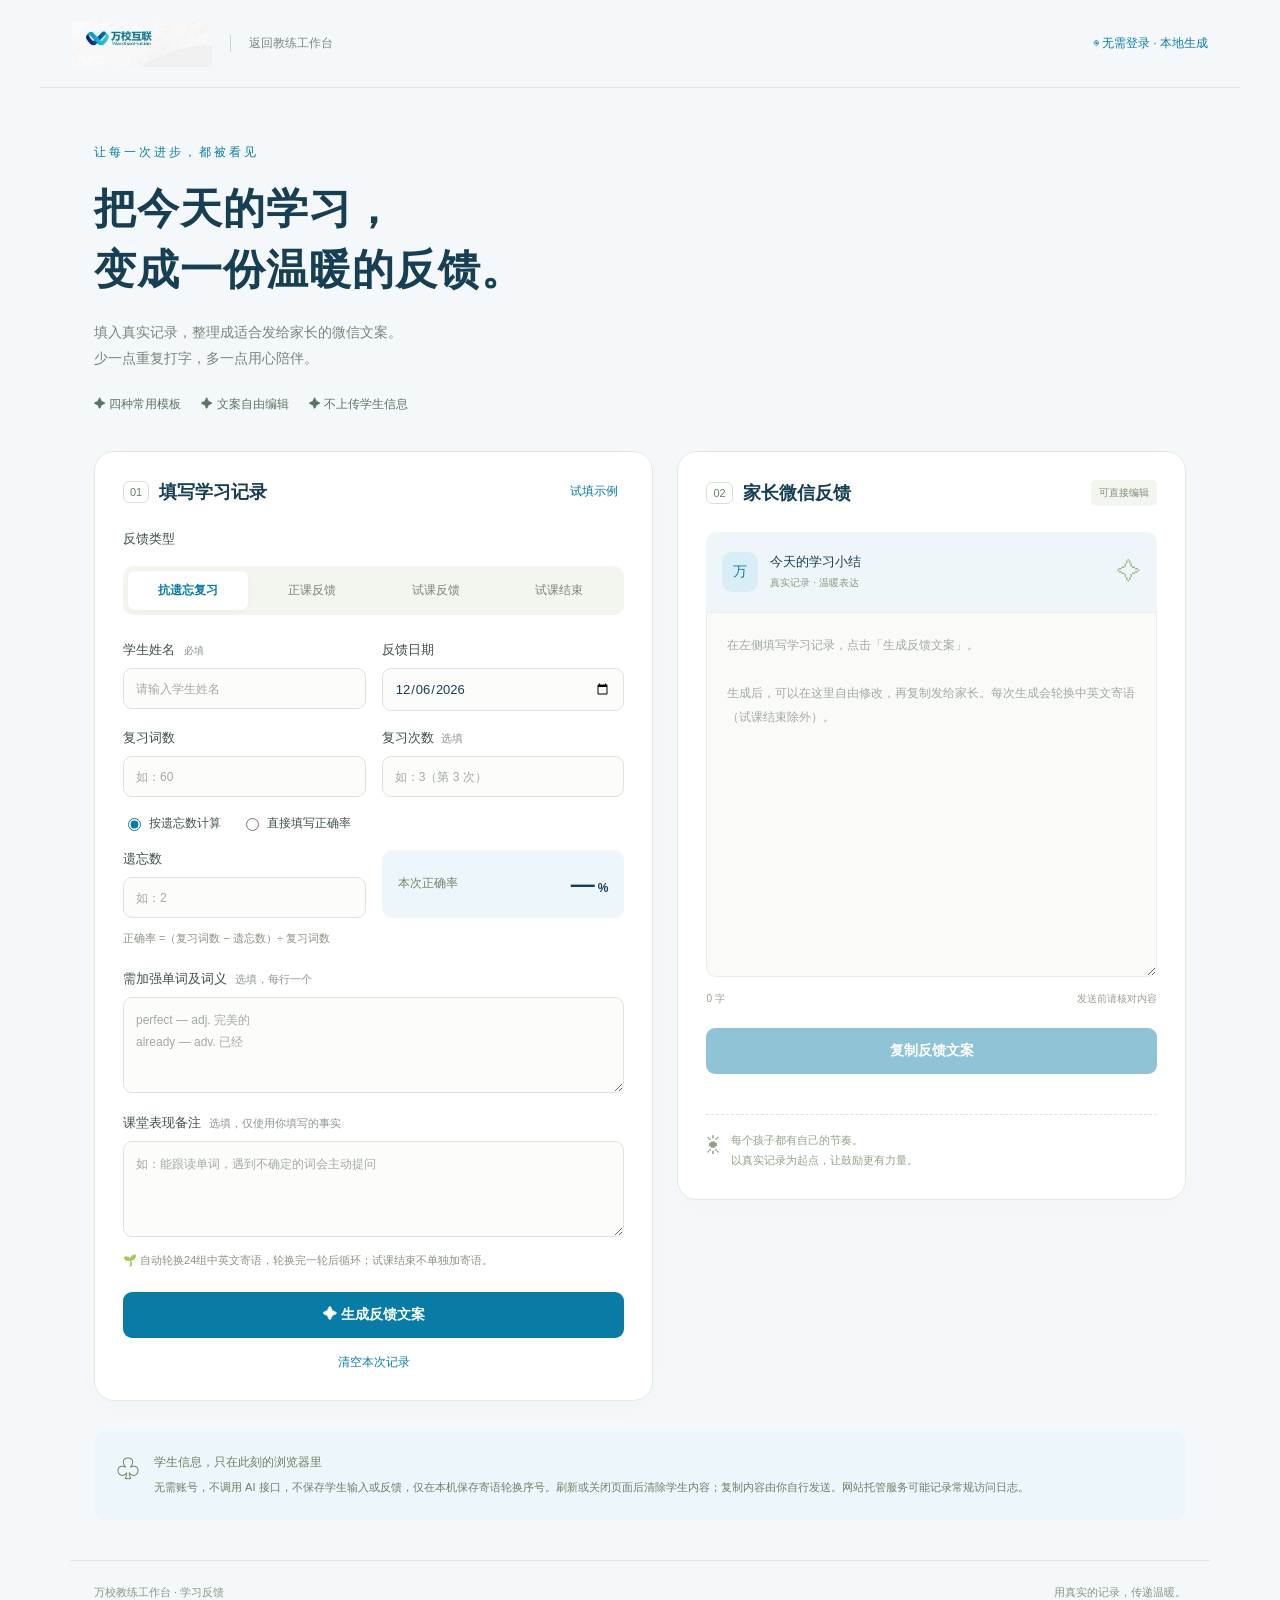
==== feedback.html @ 7b954c27 "Publish Wanxiao coach tools and learning resources" ====
<!doctype html>
<html lang="zh-CN"><head><meta charset="UTF-8"><meta name="viewport" content="width=device-width, initial-scale=1"><meta name="description" content="为老师准备的英语单词学习反馈生成器，四种模板，本地生成，一键复制。"><title>万校教练 · 学习反馈生成器</title><link rel="stylesheet" href="style.css"><style>:root{--ink:#163f54;--green:#087ca4;--cream:#f5f8fa}.rate-card,.privacy{background:#edf6fb}.avatar{background:#d9edf6;color:#187ca0}.preview-top{background:#eff6fa}</style></head>
<body><header><a class="brand" href="./"><img src="assets/logo.png" alt="万校互联" style="width:140px;height:46px;object-fit:cover"> <small>返回教练工作台</small></a><span class="private">◉ 无需登录 · 本地生成</span></header><main><section class="intro"><div class="eyebrow">让每一次进步，都被看见</div><h1>把今天的学习，<br>变成一份温暖的反馈。</h1><p>填入真实记录，整理成适合发给家长的微信文案。<br class="desktop">少一点重复打字，多一点用心陪伴。</p><div class="chips"><span>✦ 四种常用模板</span><span>✦ 文案自由编辑</span><span>✦ 不上传学生信息</span></div></section>
<section class="workspace"><div class="editor panel"><div class="section-head"><div><span class="step">01</span><h2>填写学习记录</h2></div><button class="text" id="example">试填示例</button></div><label class="label">反馈类型</label><div class="tabs" role="group" aria-label="反馈类型"><button data-type="review" class="active" aria-pressed="true">抗遗忘复习</button><button data-type="class" aria-pressed="false">正课反馈</button><button data-type="trial" aria-pressed="false">试课反馈</button><button data-type="finish" aria-pressed="false">试课结束</button></div><form id="form"><div class="grid"><label>学生姓名 <em>必填</em><input id="name" maxlength="40" placeholder="请输入学生姓名" required autocomplete="off"></label><label>反馈日期<input id="date" type="date" required></label></div><div class="grid"><label><span id="totalLabel">复习词数</span><input id="total" type="number" min="1" max="100000" step="1" placeholder="如：60"></label><label>复习次数 <span class="optional">选填</span><input id="times" type="number" min="1" max="10000" step="1" placeholder="如：3（第 3 次）"></label></div><div class="mode"><label><input type="radio" name="mode" value="forgot" checked> 按遗忘数计算</label><label><input type="radio" name="mode" value="rate"> 直接填写正确率</label></div><div class="grid"><label id="scoreLabel"><span id="scoreTitle">遗忘数</span><input id="score" type="number" min="0" step="1" placeholder="如：2"></label><div class="rate-card"><span>本次正确率</span><strong id="rate">—<small>%</small></strong></div></div><p class="hint" id="mathHint">正确率 =（复习词数 − 遗忘数）÷ 复习词数</p><label id="vocabWrap" hidden>词汇检测记录 <span class="optional">选填，不自动推断水平</span><textarea id="vocab" rows="2" placeholder="如：本次词汇检测约 70 词"></textarea></label><label><span id="wordsLabel">需加强单词及词义</span> <span class="optional">选填，每行一个</span><textarea id="words" rows="3" placeholder="perfect — adj. 完美的&#10;already — adv. 已经"></textarea></label><label>课堂表现备注 <span class="optional">选填，仅使用你填写的事实</span><textarea id="notes" rows="3" placeholder="如：能跟读单词，遇到不确定的词会主动提问"></textarea></label><div id="error" role="alert"></div><p class="hint">🌱 自动轮换24组中英文寄语，轮换完一轮后循环；试课结束不单独加寄语。</p><button type="submit" class="primary generate">✦ 生成反馈文案</button><button type="button" class="text clear" id="clear">清空本次记录</button></form></div>
<aside class="preview panel"><div class="section-head"><div><span class="step">02</span><h2>家长微信反馈</h2></div><span class="tag">可直接编辑</span></div><div class="preview-top"><span class="avatar">万</span><div><strong>今天的学习小结</strong><small>真实记录 · 温暖表达</small></div><span>✧</span></div><label for="output" class="sr">可编辑的反馈文案</label><textarea id="output" placeholder="在左侧填写学习记录，点击「生成反馈文案」。&#10;&#10;生成后，可以在这里自由修改，再复制发给家长。每次生成会轮换中英文寄语（试课结束除外）。"></textarea><div class="preview-footer"><span id="count">0 字</span><span>发送前请核对内容</span></div><button id="copy" class="primary" disabled>复制反馈文案</button><p id="status" aria-live="polite"></p><div class="tip"><span>☀</span><p>每个孩子都有自己的节奏。<br>以真实记录为起点，让鼓励更有力量。</p></div></aside></section><section class="privacy"><span>♧</span><div><strong>学生信息，只在此刻的浏览器里</strong><p>无需账号，不调用 AI 接口，不保存学生输入或反馈，仅在本机保存寄语轮换序号。刷新或关闭页面后清除学生内容；复制内容由你自行发送。网站托管服务可能记录常规访问日志。</p></div></section></main><footer>万校教练工作台 · 学习反馈 <span>用真实的记录，传递温暖。</span></footer><script src="feedback-engine.js?v=5"></script><script src="app.js?v=5"></script></body></html>
---- style.css ----
:root{--ink:#213d35;--green:#23634c;--muted:#7c8881;--line:#e3e8df;--cream:#f6f7f0}*{box-sizing:border-box}body{margin:0;background:var(--cream);color:var(--ink);font-family:-apple-system,BlinkMacSystemFont,"PingFang SC","Microsoft YaHei",sans-serif;font-size:14px}header{height:88px;max-width:1200px;margin:auto;display:flex;align-items:center;justify-content:space-between;padding:0 32px;border-bottom:1px solid var(--line)}.brand{text-decoration:none;color:var(--ink);font-size:24px;font-weight:750;display:flex;align-items:center;gap:10px}.logo{background:var(--green);color:#fff;border-radius:12px;padding:8px;font-size:22px}.brand small{font-size:12px;font-weight:400;border-left:1px solid #ccd5ca;margin-left:8px;padding-left:18px;color:var(--muted)}.private{font-size:12px;color:var(--green)}main{max-width:1140px;margin:auto;padding:0 24px}.intro{padding:56px 0 38px;position:relative}.eyebrow{color:var(--green);font-size:12px;letter-spacing:3px;margin-bottom:18px}h1{font-size:42px;line-height:1.45;letter-spacing:1px;margin:0 0 18px;font-weight:650}.intro p{color:#79847b;line-height:1.9}.chips{display:flex;gap:20px;font-size:12px;margin-top:24px;color:#5b7465}.workspace{display:grid;grid-template-columns:1.1fr 1fr;gap:24px;align-items:start}.panel{background:#fff;border:1px solid var(--line);border-radius:20px;padding:28px;box-shadow:0 8px 32px #254a2b04}.section-head{display:flex;align-items:center;justify-content:space-between;margin-bottom:26px}.section-head>div{display:flex;align-items:center;gap:10px}h2{font-size:18px;margin:0}.step{font-size:11px;color:#64846c;border:1px solid #d7e2d4;border-radius:6px;padding:4px 6px}.text{color:var(--green);background:none;border:0;font-size:12px;cursor:pointer}.label,label{display:block;font-size:13px;color:#3d5146}label{margin-bottom:18px}em{font-style:normal;font-size:10px;color:#809281;margin-left:5px}.optional{font-size:11px;color:#8c968e;margin-left:4px}.tabs{display:grid;grid-template-columns:repeat(4,1fr);gap:4px;background:#f3f5ef;padding:5px;border-radius:10px;margin:10px 0 26px}.tabs button{border:0;background:transparent;padding:11px 2px;border-radius:7px;color:#788577;cursor:pointer;font-size:12px}.tabs .active{background:#fff;color:var(--green);box-shadow:0 2px 6px #00000009;font-weight:bold}.grid{display:grid;grid-template-columns:1fr 1fr;gap:16px}input:not([type=radio]),textarea{font:inherit;color:var(--ink);background:#fcfdfb;border:1px solid #dde4da;border-radius:9px;padding:12px;width:100%;margin-top:9px;outline:none}input:focus,textarea:focus{border-color:#5d9371;box-shadow:0 0 0 3px #55896612}input::placeholder,textarea::placeholder{color:#a1aaa0;font-size:12px}textarea{resize:vertical;line-height:1.8}.mode{display:flex;gap:20px;margin-bottom:18px}.mode label{margin:0;font-size:12px;display:flex;align-items:center;gap:5px}input[type=radio]{accent-color:var(--green)}.rate-card{background:#f0f5e9;border-radius:10px;padding:12px 16px;display:flex;align-items:center;justify-content:space-between;margin-bottom:18px}.rate-card span{font-size:12px;color:#6c8263}.rate-card strong{font-size:24px;font-weight:600}.rate-card small{font-size:12px;margin-left:3px}.hint{font-size:11px;color:#899382;margin:-5px 0 24px}.primary{background:var(--green);color:#fff;border:0;border-radius:9px;width:100%;padding:14px;font-size:14px;cursor:pointer;font-weight:600}.primary:hover{background:#174f3a}.primary:disabled{opacity:.45;cursor:default}.clear{display:block;margin:15px auto 0}.tag{font-size:10px;color:#7e8e78;background:#f3f5ef;border-radius:5px;padding:6px 8px}.preview{position:sticky;top:20px}.preview-top{display:flex;align-items:center;gap:12px;padding:20px 16px;background:#f3f6ef;border-radius:10px 10px 0 0}.avatar{background:#dce9ce;border-radius:10px;padding:11px;color:#4a6b3b}.preview-top strong{font-size:13px;font-weight:500}.preview-top small{display:block;font-size:10px;color:#8b9983;margin-top:5px}.preview-top>span:last-child{margin-left:auto;color:#a3b98b;font-size:24px}#output{border-radius:0 0 10px 10px;border:1px solid #ebeee6;background:#fafbf8;margin:0;min-height:365px;line-height:2;padding:20px;font-size:14px}.preview-footer{display:flex;justify-content:space-between;font-size:10px;color:#97a08f;margin:12px 0 22px}#status{font-size:12px;min-height:16px;color:var(--green)}.tip{display:flex;gap:12px;border-top:1px dashed #dfe6d9;padding-top:16px;color:#92a184}.tip>span{font-size:25px}.tip p{font-size:11px;line-height:1.8;margin:0}.privacy{display:flex;gap:14px;margin:30px 0 40px;padding:22px;background:#edf1e7;border-radius:12px;color:#6d7f62}.privacy>span{font-size:24px}.privacy strong{font-size:12px;font-weight:500}.privacy p{font-size:11px;line-height:1.8;margin:7px 0 0}footer{max-width:1140px;margin:auto;padding:24px;border-top:1px solid var(--line);font-size:11px;color:#8b9785;display:flex;justify-content:space-between}#error{color:#ae4738;font-size:12px;line-height:1.7;margin-bottom:12px}.sr{position:absolute;width:1px;height:1px;overflow:hidden;clip:rect(0,0,0,0)}button:focus-visible{outline:3px solid #a9bf75;outline-offset:3px}[hidden]{display:none!important}@media(max-width:760px){header{height:72px;padding:0 20px}.brand{font-size:21px}.brand small{display:none}.private{font-size:10px}main{padding:0 16px}.intro{padding:34px 6px 26px}h1{font-size:29px}.intro p{font-size:12px}.chips{gap:12px;font-size:10px;flex-wrap:wrap}.workspace{grid-template-columns:1fr;gap:18px}.panel{padding:20px;border-radius:16px}.preview{position:static}.grid{gap:12px}.tabs button{font-size:11px}.optional{font-size:10px}input:not([type=radio]),textarea{font-size:16px}#output{min-height:340px}.privacy{margin-bottom:24px}footer span{display:none}.rate-card{padding:10px;gap:5px}.rate-card strong{font-size:21px}}
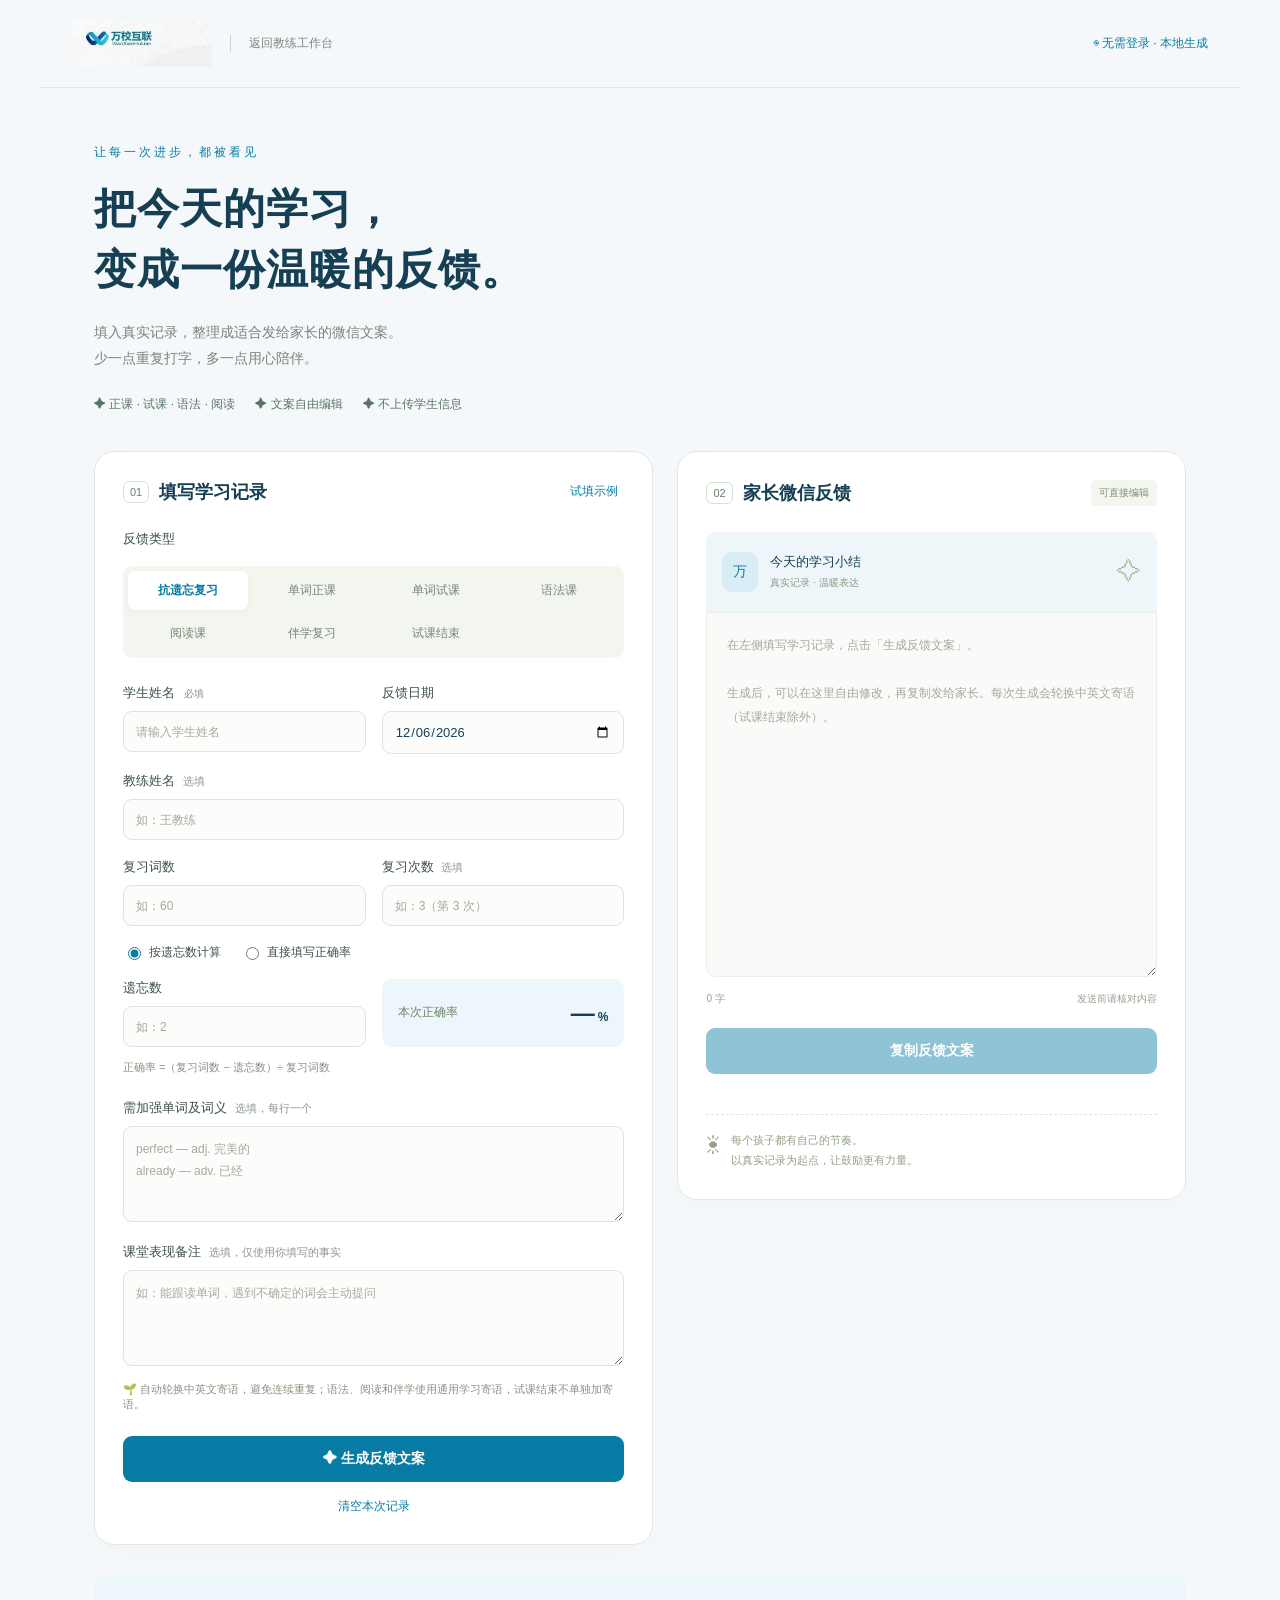
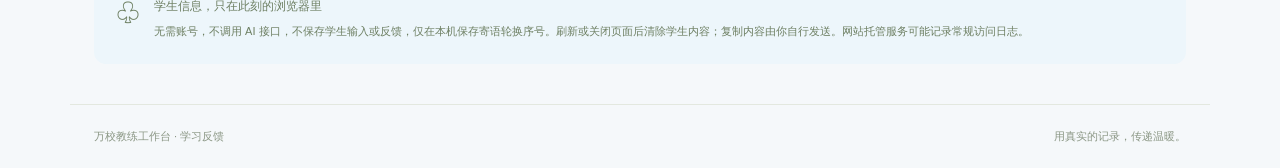
==== commit 8dc2857a: "Add separate grammar, reading and guided review feedback templates" ====
--- a/feedback.html
+++ b/feedback.html
@@ -1,5 +1,5 @@
 <!doctype html>
-<html lang="zh-CN"><head><meta charset="UTF-8"><meta name="viewport" content="width=device-width, initial-scale=1"><meta name="description" content="为老师准备的英语单词学习反馈生成器，四种模板，本地生成，一键复制。"><title>万校教练 · 学习反馈生成器</title><link rel="stylesheet" href="style.css"><style>:root{--ink:#163f54;--green:#087ca4;--cream:#f5f8fa}.rate-card,.privacy{background:#edf6fb}.avatar{background:#d9edf6;color:#187ca0}.preview-top{background:#eff6fa}</style></head>
-<body><header><a class="brand" href="./"><img src="assets/logo.png" alt="万校互联" style="width:140px;height:46px;object-fit:cover"> <small>返回教练工作台</small></a><span class="private">◉ 无需登录 · 本地生成</span></header><main><section class="intro"><div class="eyebrow">让每一次进步，都被看见</div><h1>把今天的学习，<br>变成一份温暖的反馈。</h1><p>填入真实记录，整理成适合发给家长的微信文案。<br class="desktop">少一点重复打字，多一点用心陪伴。</p><div class="chips"><span>✦ 四种常用模板</span><span>✦ 文案自由编辑</span><span>✦ 不上传学生信息</span></div></section>
-<section class="workspace"><div class="editor panel"><div class="section-head"><div><span class="step">01</span><h2>填写学习记录</h2></div><button class="text" id="example">试填示例</button></div><label class="label">反馈类型</label><div class="tabs" role="group" aria-label="反馈类型"><button data-type="review" class="active" aria-pressed="true">抗遗忘复习</button><button data-type="class" aria-pressed="false">正课反馈</button><button data-type="trial" aria-pressed="false">试课反馈</button><button data-type="finish" aria-pressed="false">试课结束</button></div><form id="form"><div class="grid"><label>学生姓名 <em>必填</em><input id="name" maxlength="40" placeholder="请输入学生姓名" required autocomplete="off"></label><label>反馈日期<input id="date" type="date" required></label></div><div class="grid"><label><span id="totalLabel">复习词数</span><input id="total" type="number" min="1" max="100000" step="1" placeholder="如：60"></label><label>复习次数 <span class="optional">选填</span><input id="times" type="number" min="1" max="10000" step="1" placeholder="如：3（第 3 次）"></label></div><div class="mode"><label><input type="radio" name="mode" value="forgot" checked> 按遗忘数计算</label><label><input type="radio" name="mode" value="rate"> 直接填写正确率</label></div><div class="grid"><label id="scoreLabel"><span id="scoreTitle">遗忘数</span><input id="score" type="number" min="0" step="1" placeholder="如：2"></label><div class="rate-card"><span>本次正确率</span><strong id="rate">—<small>%</small></strong></div></div><p class="hint" id="mathHint">正确率 =（复习词数 − 遗忘数）÷ 复习词数</p><label id="vocabWrap" hidden>词汇检测记录 <span class="optional">选填，不自动推断水平</span><textarea id="vocab" rows="2" placeholder="如：本次词汇检测约 70 词"></textarea></label><label><span id="wordsLabel">需加强单词及词义</span> <span class="optional">选填，每行一个</span><textarea id="words" rows="3" placeholder="perfect — adj. 完美的&#10;already — adv. 已经"></textarea></label><label>课堂表现备注 <span class="optional">选填，仅使用你填写的事实</span><textarea id="notes" rows="3" placeholder="如：能跟读单词，遇到不确定的词会主动提问"></textarea></label><div id="error" role="alert"></div><p class="hint">🌱 自动轮换24组中英文寄语，轮换完一轮后循环；试课结束不单独加寄语。</p><button type="submit" class="primary generate">✦ 生成反馈文案</button><button type="button" class="text clear" id="clear">清空本次记录</button></form></div>
-<aside class="preview panel"><div class="section-head"><div><span class="step">02</span><h2>家长微信反馈</h2></div><span class="tag">可直接编辑</span></div><div class="preview-top"><span class="avatar">万</span><div><strong>今天的学习小结</strong><small>真实记录 · 温暖表达</small></div><span>✧</span></div><label for="output" class="sr">可编辑的反馈文案</label><textarea id="output" placeholder="在左侧填写学习记录，点击「生成反馈文案」。&#10;&#10;生成后，可以在这里自由修改，再复制发给家长。每次生成会轮换中英文寄语（试课结束除外）。"></textarea><div class="preview-footer"><span id="count">0 字</span><span>发送前请核对内容</span></div><button id="copy" class="primary" disabled>复制反馈文案</button><p id="status" aria-live="polite"></p><div class="tip"><span>☀</span><p>每个孩子都有自己的节奏。<br>以真实记录为起点，让鼓励更有力量。</p></div></aside></section><section class="privacy"><span>♧</span><div><strong>学生信息，只在此刻的浏览器里</strong><p>无需账号，不调用 AI 接口，不保存学生输入或反馈，仅在本机保存寄语轮换序号。刷新或关闭页面后清除学生内容；复制内容由你自行发送。网站托管服务可能记录常规访问日志。</p></div></section></main><footer>万校教练工作台 · 学习反馈 <span>用真实的记录，传递温暖。</span></footer><script src="feedback-engine.js?v=5"></script><script src="app.js?v=5"></script></body></html>
+<html lang="zh-CN"><head><meta name="robots" content="noindex, nofollow, noarchive"><meta charset="UTF-8"><meta name="viewport" content="width=device-width, initial-scale=1"><meta name="description" content="为老师准备的英语单词学习反馈生成器，七种模板，本地生成，一键复制。"><title>万校教练 · 学习反馈生成器</title><link rel="stylesheet" href="style.css?v=8"><style>:root{--ink:#163f54;--green:#087ca4;--cream:#f5f8fa}.rate-card,.privacy{background:#edf6fb}.avatar{background:#d9edf6;color:#187ca0}.preview-top{background:#eff6fa}fieldset{border:0;padding:0;margin:0;min-width:0}.tabs{grid-template-columns:repeat(4,minmax(0,1fr))}.subject-title{color:#087ca4;font-size:14px;margin:6px 0 18px}#subjectFields .hint{line-height:1.8;margin:0 0 20px}@media(max-width:760px){.tabs{grid-template-columns:repeat(3,minmax(0,1fr))}}</style></head>
+<body><header><a class="brand" href="./"><img src="assets/logo.png" alt="万校互联" style="width:140px;height:46px;object-fit:cover"> <small>返回教练工作台</small></a><span class="private">◉ 无需登录 · 本地生成</span></header><main><section class="intro"><div class="eyebrow">让每一次进步，都被看见</div><h1>把今天的学习，<br>变成一份温暖的反馈。</h1><p>填入真实记录，整理成适合发给家长的微信文案。<br class="desktop">少一点重复打字，多一点用心陪伴。</p><div class="chips"><span>✦ 正课 · 试课 · 语法 · 阅读</span><span>✦ 文案自由编辑</span><span>✦ 不上传学生信息</span></div></section>
+<section class="workspace"><div class="editor panel"><div class="section-head"><div><span class="step">01</span><h2>填写学习记录</h2></div><button class="text" id="example">试填示例</button></div><label class="label">反馈类型</label><div class="tabs" role="group" aria-label="反馈类型"><button data-type="review" class="active" aria-pressed="true">抗遗忘复习</button><button data-type="class" aria-pressed="false">单词正课</button><button data-type="trial" aria-pressed="false">单词试课</button><button data-type="grammar" aria-pressed="false">语法课</button><button data-type="reading" aria-pressed="false">阅读课</button><button data-type="companion" aria-pressed="false">伴学复习</button><button data-type="finish" aria-pressed="false">试课结束</button></div><form id="form"><div class="grid"><label>学生姓名 <em>必填</em><input id="name" maxlength="40" placeholder="请输入学生姓名" required autocomplete="off"></label><label>反馈日期<input id="date" type="date" required></label></div><label>教练姓名 <span class="optional">选填</span><input id="coach" maxlength="40" placeholder="如：王教练" autocomplete="off"></label><fieldset id="wordFields"><div class="grid"><label><span id="totalLabel">复习词数</span><input id="total" type="number" min="1" max="100000" step="1" placeholder="如：60"></label><label>复习次数 <span class="optional">选填</span><input id="times" type="number" min="1" max="10000" step="1" placeholder="如：3（第 3 次）"></label></div><div class="mode"><label><input type="radio" name="mode" value="forgot" checked> 按遗忘数计算</label><label><input type="radio" name="mode" value="rate"> 直接填写正确率</label></div><div class="grid"><label id="scoreLabel"><span id="scoreTitle">遗忘数</span><input id="score" type="number" min="0" step="1" placeholder="如：2"></label><div class="rate-card"><span>本次正确率</span><strong id="rate">—<small>%</small></strong></div></div><p class="hint" id="mathHint">正确率 =（复习词数 − 遗忘数）÷ 复习词数</p><label id="vocabWrap" hidden>词汇检测记录 <span class="optional">选填，不自动推断水平</span><textarea id="vocab" rows="2" placeholder="如：本次词汇检测约 70 词"></textarea></label><label><span id="wordsLabel">需加强单词及词义</span> <span class="optional">选填，每行一个</span><textarea id="words" rows="3" placeholder="perfect — adj. 完美的&#10;already — adv. 已经"></textarea></label></fieldset><div id="subjectFields" hidden></div><label><span id="notesTitle">课堂表现备注</span> <span class="optional">选填，仅使用你填写的事实</span><textarea id="notes" rows="3" placeholder="如：能跟读单词，遇到不确定的词会主动提问"></textarea></label><div id="error" role="alert"></div><p class="hint">🌱 自动轮换中英文寄语，避免连续重复；语法、阅读和伴学使用通用学习寄语，试课结束不单独加寄语。</p><button type="submit" class="primary generate">✦ 生成反馈文案</button><button type="button" class="text clear" id="clear">清空本次记录</button></form></div>
+<aside class="preview panel"><div class="section-head"><div><span class="step">02</span><h2>家长微信反馈</h2></div><span class="tag">可直接编辑</span></div><div class="preview-top"><span class="avatar">万</span><div><strong>今天的学习小结</strong><small>真实记录 · 温暖表达</small></div><span>✧</span></div><label for="output" class="sr">可编辑的反馈文案</label><textarea id="output" placeholder="在左侧填写学习记录，点击「生成反馈文案」。&#10;&#10;生成后，可以在这里自由修改，再复制发给家长。每次生成会轮换中英文寄语（试课结束除外）。"></textarea><div class="preview-footer"><span id="count">0 字</span><span>发送前请核对内容</span></div><button id="copy" class="primary" disabled>复制反馈文案</button><p id="status" aria-live="polite"></p><div class="tip"><span>☀</span><p>每个孩子都有自己的节奏。<br>以真实记录为起点，让鼓励更有力量。</p></div></aside></section><section class="privacy"><span>♧</span><div><strong>学生信息，只在此刻的浏览器里</strong><p>无需账号，不调用 AI 接口，不保存学生输入或反馈，仅在本机保存寄语轮换序号。刷新或关闭页面后清除学生内容；复制内容由你自行发送。网站托管服务可能记录常规访问日志。</p></div></section></main><footer>万校教练工作台 · 学习反馈 <span>用真实的记录，传递温暖。</span></footer><script src="feedback-engine.js?v=8"></script><script src="app.js?v=8"></script></body></html>
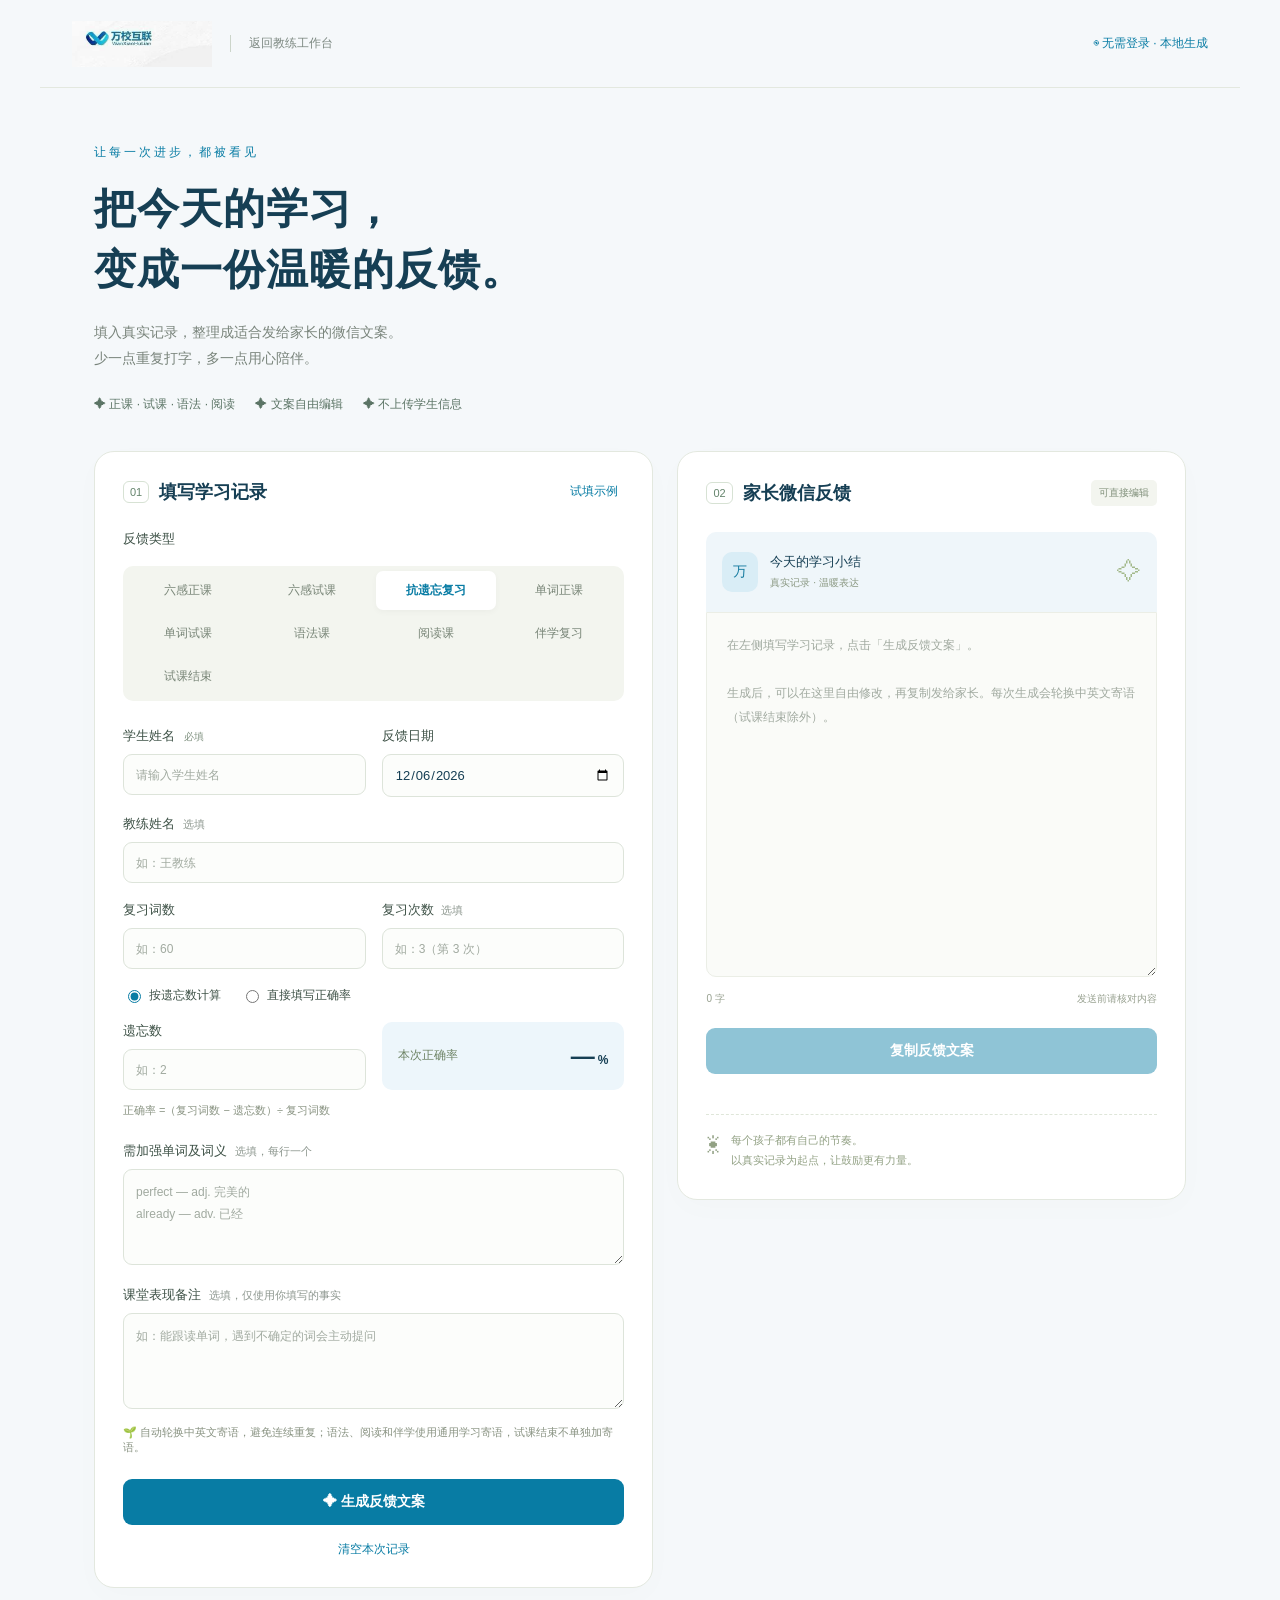
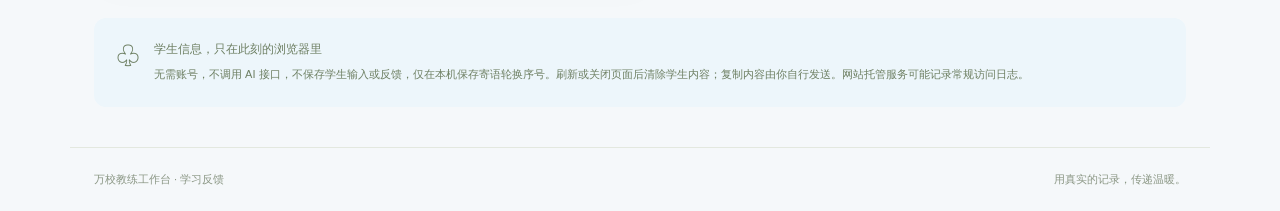
==== commit bed50fcf: "Add six-sense standard trial and regular feedback with validated learning metrics" ====
--- a/feedback.html
+++ b/feedback.html
@@ -1,5 +1,5 @@
 <!doctype html>
 <html lang="zh-CN"><head><meta name="robots" content="noindex, nofollow, noarchive"><meta charset="UTF-8"><meta name="viewport" content="width=device-width, initial-scale=1"><meta name="description" content="为老师准备的英语单词学习反馈生成器，七种模板，本地生成，一键复制。"><title>万校教练 · 学习反馈生成器</title><link rel="stylesheet" href="style.css?v=8"><style>:root{--ink:#163f54;--green:#087ca4;--cream:#f5f8fa}.rate-card,.privacy{background:#edf6fb}.avatar{background:#d9edf6;color:#187ca0}.preview-top{background:#eff6fa}fieldset{border:0;padding:0;margin:0;min-width:0}.tabs{grid-template-columns:repeat(4,minmax(0,1fr))}.subject-title{color:#087ca4;font-size:14px;margin:6px 0 18px}#subjectFields .hint{line-height:1.8;margin:0 0 20px}@media(max-width:760px){.tabs{grid-template-columns:repeat(3,minmax(0,1fr))}}</style></head>
 <body><header><a class="brand" href="./"><img src="assets/logo.png" alt="万校互联" style="width:140px;height:46px;object-fit:cover"> <small>返回教练工作台</small></a><span class="private">◉ 无需登录 · 本地生成</span></header><main><section class="intro"><div class="eyebrow">让每一次进步，都被看见</div><h1>把今天的学习，<br>变成一份温暖的反馈。</h1><p>填入真实记录，整理成适合发给家长的微信文案。<br class="desktop">少一点重复打字，多一点用心陪伴。</p><div class="chips"><span>✦ 正课 · 试课 · 语法 · 阅读</span><span>✦ 文案自由编辑</span><span>✦ 不上传学生信息</span></div></section>
-<section class="workspace"><div class="editor panel"><div class="section-head"><div><span class="step">01</span><h2>填写学习记录</h2></div><button class="text" id="example">试填示例</button></div><label class="label">反馈类型</label><div class="tabs" role="group" aria-label="反馈类型"><button data-type="review" class="active" aria-pressed="true">抗遗忘复习</button><button data-type="class" aria-pressed="false">单词正课</button><button data-type="trial" aria-pressed="false">单词试课</button><button data-type="grammar" aria-pressed="false">语法课</button><button data-type="reading" aria-pressed="false">阅读课</button><button data-type="companion" aria-pressed="false">伴学复习</button><button data-type="finish" aria-pressed="false">试课结束</button></div><form id="form"><div class="grid"><label>学生姓名 <em>必填</em><input id="name" maxlength="40" placeholder="请输入学生姓名" required autocomplete="off"></label><label>反馈日期<input id="date" type="date" required></label></div><label>教练姓名 <span class="optional">选填</span><input id="coach" maxlength="40" placeholder="如：王教练" autocomplete="off"></label><fieldset id="wordFields"><div class="grid"><label><span id="totalLabel">复习词数</span><input id="total" type="number" min="1" max="100000" step="1" placeholder="如：60"></label><label>复习次数 <span class="optional">选填</span><input id="times" type="number" min="1" max="10000" step="1" placeholder="如：3（第 3 次）"></label></div><div class="mode"><label><input type="radio" name="mode" value="forgot" checked> 按遗忘数计算</label><label><input type="radio" name="mode" value="rate"> 直接填写正确率</label></div><div class="grid"><label id="scoreLabel"><span id="scoreTitle">遗忘数</span><input id="score" type="number" min="0" step="1" placeholder="如：2"></label><div class="rate-card"><span>本次正确率</span><strong id="rate">—<small>%</small></strong></div></div><p class="hint" id="mathHint">正确率 =（复习词数 − 遗忘数）÷ 复习词数</p><label id="vocabWrap" hidden>词汇检测记录 <span class="optional">选填，不自动推断水平</span><textarea id="vocab" rows="2" placeholder="如：本次词汇检测约 70 词"></textarea></label><label><span id="wordsLabel">需加强单词及词义</span> <span class="optional">选填，每行一个</span><textarea id="words" rows="3" placeholder="perfect — adj. 完美的&#10;already — adv. 已经"></textarea></label></fieldset><div id="subjectFields" hidden></div><label><span id="notesTitle">课堂表现备注</span> <span class="optional">选填，仅使用你填写的事实</span><textarea id="notes" rows="3" placeholder="如：能跟读单词，遇到不确定的词会主动提问"></textarea></label><div id="error" role="alert"></div><p class="hint">🌱 自动轮换中英文寄语，避免连续重复；语法、阅读和伴学使用通用学习寄语，试课结束不单独加寄语。</p><button type="submit" class="primary generate">✦ 生成反馈文案</button><button type="button" class="text clear" id="clear">清空本次记录</button></form></div>
-<aside class="preview panel"><div class="section-head"><div><span class="step">02</span><h2>家长微信反馈</h2></div><span class="tag">可直接编辑</span></div><div class="preview-top"><span class="avatar">万</span><div><strong>今天的学习小结</strong><small>真实记录 · 温暖表达</small></div><span>✧</span></div><label for="output" class="sr">可编辑的反馈文案</label><textarea id="output" placeholder="在左侧填写学习记录，点击「生成反馈文案」。&#10;&#10;生成后，可以在这里自由修改，再复制发给家长。每次生成会轮换中英文寄语（试课结束除外）。"></textarea><div class="preview-footer"><span id="count">0 字</span><span>发送前请核对内容</span></div><button id="copy" class="primary" disabled>复制反馈文案</button><p id="status" aria-live="polite"></p><div class="tip"><span>☀</span><p>每个孩子都有自己的节奏。<br>以真实记录为起点，让鼓励更有力量。</p></div></aside></section><section class="privacy"><span>♧</span><div><strong>学生信息，只在此刻的浏览器里</strong><p>无需账号，不调用 AI 接口，不保存学生输入或反馈，仅在本机保存寄语轮换序号。刷新或关闭页面后清除学生内容；复制内容由你自行发送。网站托管服务可能记录常规访问日志。</p></div></section></main><footer>万校教练工作台 · 学习反馈 <span>用真实的记录，传递温暖。</span></footer><script src="feedback-engine.js?v=8"></script><script src="app.js?v=8"></script></body></html>
+<section class="workspace"><div class="editor panel"><div class="section-head"><div><span class="step">01</span><h2>填写学习记录</h2></div><button class="text" id="example">试填示例</button></div><label class="label">反馈类型</label><div class="tabs" role="group" aria-label="反馈类型"><button data-type="sixclass" aria-pressed="false">六感正课</button><button data-type="sixtrial" aria-pressed="false">六感试课</button><button data-type="review" class="active" aria-pressed="true">抗遗忘复习</button><button data-type="class" aria-pressed="false">单词正课</button><button data-type="trial" aria-pressed="false">单词试课</button><button data-type="grammar" aria-pressed="false">语法课</button><button data-type="reading" aria-pressed="false">阅读课</button><button data-type="companion" aria-pressed="false">伴学复习</button><button data-type="finish" aria-pressed="false">试课结束</button></div><form id="form"><div class="grid"><label>学生姓名 <em>必填</em><input id="name" maxlength="40" placeholder="请输入学生姓名" required autocomplete="off"></label><label>反馈日期<input id="date" type="date" required></label></div><label>教练姓名 <span class="optional">选填</span><input id="coach" maxlength="40" placeholder="如：王教练" autocomplete="off"></label><fieldset id="wordFields"><div class="grid"><label><span id="totalLabel">复习词数</span><input id="total" type="number" min="1" max="100000" step="1" placeholder="如：60"></label><label>复习次数 <span class="optional">选填</span><input id="times" type="number" min="1" max="10000" step="1" placeholder="如：3（第 3 次）"></label></div><div class="mode"><label><input type="radio" name="mode" value="forgot" checked> 按遗忘数计算</label><label><input type="radio" name="mode" value="rate"> 直接填写正确率</label></div><div class="grid"><label id="scoreLabel"><span id="scoreTitle">遗忘数</span><input id="score" type="number" min="0" step="1" placeholder="如：2"></label><div class="rate-card"><span>本次正确率</span><strong id="rate">—<small>%</small></strong></div></div><p class="hint" id="mathHint">正确率 =（复习词数 − 遗忘数）÷ 复习词数</p><label id="vocabWrap" hidden>词汇检测记录 <span class="optional">选填，不自动推断水平</span><textarea id="vocab" rows="2" placeholder="如：本次词汇检测约 70 词"></textarea></label><label><span id="wordsLabel">需加强单词及词义</span> <span class="optional">选填，每行一个</span><textarea id="words" rows="3" placeholder="perfect — adj. 完美的&#10;already — adv. 已经"></textarea></label></fieldset><div id="subjectFields" hidden></div><label><span id="notesTitle">课堂表现备注</span> <span class="optional">选填，仅使用你填写的事实</span><textarea id="notes" rows="3" placeholder="如：能跟读单词，遇到不确定的词会主动提问"></textarea></label><div id="error" role="alert"></div><p class="hint">🌱 自动轮换中英文寄语，避免连续重复；语法、阅读和伴学使用通用学习寄语，试课结束不单独加寄语。</p><button type="submit" class="primary generate">✦ 生成反馈文案</button><button type="button" class="text clear" id="clear">清空本次记录</button></form></div>
+<aside class="preview panel"><div class="section-head"><div><span class="step">02</span><h2>家长微信反馈</h2></div><span class="tag">可直接编辑</span></div><div class="preview-top"><span class="avatar">万</span><div><strong>今天的学习小结</strong><small>真实记录 · 温暖表达</small></div><span>✧</span></div><label for="output" class="sr">可编辑的反馈文案</label><textarea id="output" placeholder="在左侧填写学习记录，点击「生成反馈文案」。&#10;&#10;生成后，可以在这里自由修改，再复制发给家长。每次生成会轮换中英文寄语（试课结束除外）。"></textarea><div class="preview-footer"><span id="count">0 字</span><span>发送前请核对内容</span></div><button id="copy" class="primary" disabled>复制反馈文案</button><p id="status" aria-live="polite"></p><div class="tip"><span>☀</span><p>每个孩子都有自己的节奏。<br>以真实记录为起点，让鼓励更有力量。</p></div></aside></section><section class="privacy"><span>♧</span><div><strong>学生信息，只在此刻的浏览器里</strong><p>无需账号，不调用 AI 接口，不保存学生输入或反馈，仅在本机保存寄语轮换序号。刷新或关闭页面后清除学生内容；复制内容由你自行发送。网站托管服务可能记录常规访问日志。</p></div></section></main><footer>万校教练工作台 · 学习反馈 <span>用真实的记录，传递温暖。</span></footer><script src="feedback-engine.js?v=12"></script><script src="sixsense.js?v=12"></script><script src="app.js?v=12"></script></body></html>
